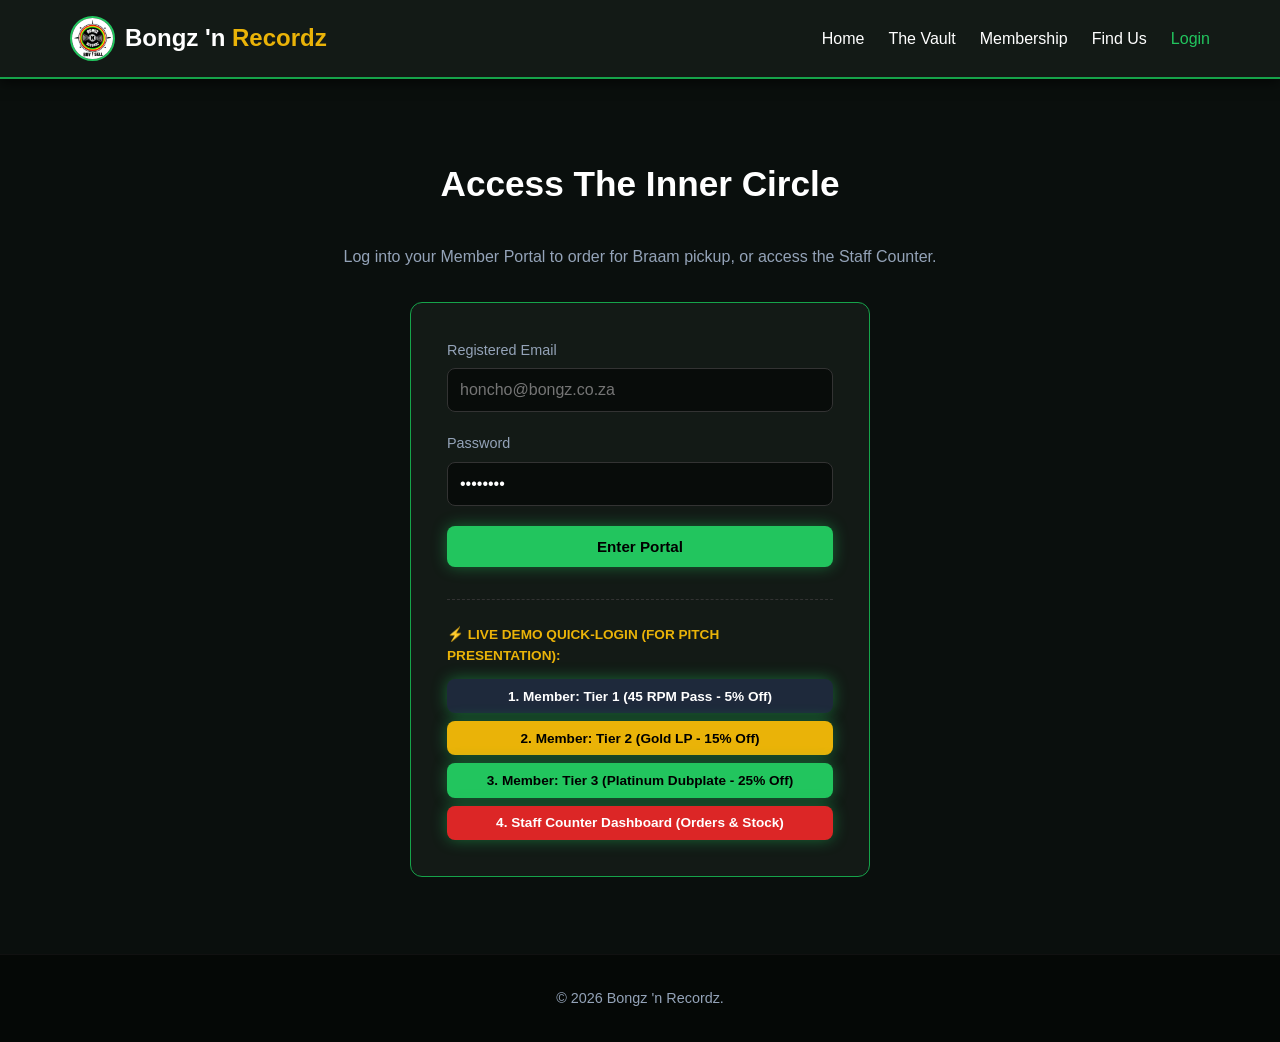
==== login.html @ 08007f0b "feat: Revamp membership and vault pages with interactive features - Updated membership.html to enhan" ====
<!DOCTYPE html>
<html lang="en">
<head>
    <meta charset="UTF-8">
    <meta name="viewport" content="width=device-width, initial-scale=1.0">
    <title>Club & Staff Login | Bongz 'n Recordz</title>
    <link rel="stylesheet" href="CSS/styles.css">
</head>
<body>

    <header class="navbar">
        <div class="container nav-container">
            <a href="index.html" class="brand-wrap">
                <img src="Bongz'NRecords.jpg" alt="Bongz 'n Recordz Logo" class="brand-logo">
                <h1 class="logo">Bongz 'n <span>Recordz</span></h1>
            </a>
            <nav>
                <ul class="nav-links">
                    <li><a href="index.html">Home</a></li>
                    <li><a href="vault.html">The Vault</a></li>
                    <li><a href="membership.html">Membership</a></li>
                    <li><a href="index.html#location">Find Us</a></li>
                    <li><a href="login.html" style="color: var(--slime-green);">Login</a></li>
                </ul>
            </nav>
        </div>
    </header>

    <section class="section-container">
        <div class="container">
            <h3>Access The Inner Circle</h3>
            <p style="color: var(--text-muted); margin-bottom: 2rem;">Log into your Member Portal to order for Braam pickup, or access the Staff Counter.</p>

            <div class="auth-box">
                <form id="loginForm">
                    <div class="form-group">
                        <label for="email">Registered Email</label>
                        <input type="email" id="email" placeholder="honcho@bongz.co.za" required>
                    </div>
                    <div class="form-group">
                        <label for="password">Password</label>
                        <input type="password" id="password" value="braam420" required>
                    </div>
                    <button type="submit" class="btn-slime" style="width: 100%;">Enter Portal</button>
                    <p id="loginError" style="color: var(--rastas-red); margin-top: 1rem; font-size: 0.9rem;"></p>
                </form>

                <!-- Quick Pitch Demo Switcher -->
                <div style="margin-top: 2rem; padding-top: 1.5rem; border-top: 1px dashed #333;">
                    <p style="font-size: 0.85rem; color: var(--rastas-yellow); margin-bottom: 0.75rem; font-weight: 700;">⚡ LIVE DEMO QUICK-LOGIN (FOR PITCH PRESENTATION):</p>
                    <div style="display: grid; gap: 0.5rem;">
                        <button onclick="quickDemo('daytripper@bongz.co.za')" class="btn-slime" style="background: #1e293b; color: #fff; font-size: 0.85rem; padding: 0.6rem;">1. Member: Tier 1 (45 RPM Pass - 5% Off)</button>
                        <button onclick="quickDemo('backstage@bongz.co.za')" class="btn-slime" style="background: var(--rastas-yellow); color: #000; font-size: 0.85rem; padding: 0.6rem;">2. Member: Tier 2 (Gold LP - 15% Off)</button>
                        <button onclick="quickDemo('honcho@bongz.co.za')" class="btn-slime" style="font-size: 0.85rem; padding: 0.6rem;">3. Member: Tier 3 (Platinum Dubplate - 25% Off)</button>
                        <button onclick="quickDemo('staff@bongz.co.za')" class="btn-slime" style="background: var(--rastas-red); color: #fff; font-size: 0.85rem; padding: 0.6rem;">4. Staff Counter Dashboard (Orders & Stock)</button>
                    </div>
                </div>
            </div>
        </div>
    </section>

    <footer>
        <div class="container">
            <p>&copy; 2026 Bongz 'n Recordz.</p>
        </div>
    </footer>

    <script src="app.js"></script>
    <script>
        function routeUser(user) {
            if (user.role === "staff") {
                window.location.href = "staff-dashboard.html";
            } else {
                window.location.href = "member-portal.html";
            }
        }

        function quickDemo(email) {
            const user = loginWithEmail(email);
            if (user) routeUser(user);
        }

        document.getElementById("loginForm").addEventListener("submit", function(e) {
            e.preventDefault();
            const email = document.getElementById("email").value;
            const user = loginWithEmail(email);
            if (user) {
                routeUser(user);
            } else {
                document.getElementById("loginError").textContent = "Account not recognized. Use one of the demo buttons below!";
            }
        });
    </script>
</body>
</html>
---- CSS/styles.css ----
/* ==========================================
   1. CORE RESET & RASTA/SLIME THEME VARIABLES
   ========================================== */
* {
    margin: 0;
    padding: 0;
    box-sizing: border-box;
    font-family: 'Segoe UI', Tahoma, Geneva, Verdana, sans-serif;
}

:root {
    --bg-dark: #0a0f0d;
    --card-bg: #131a16;
    --primary-green: #16a34a;
    --slime-green: #22c55e;
    --slime-glow: rgba(34, 197, 94, 0.45);
    --rastas-red: #dc2626;
    --rastas-yellow: #eab308;
    --white: #ffffff;
    --text-muted: #94a3b8;
}

html {
    scroll-behavior: smooth;
    font-size: 16px;
}

body {
    background-color: var(--bg-dark);
    color: var(--white);
    line-height: 1.6;
    overflow-x: hidden;
    min-height: 100vh;
    display: flex;
    flex-direction: column;
}

/* Fluid Container & Media Resizing */
.container {
    width: min(92%, 1140px);
    margin: 0 auto;
}

img, iframe, video {
    max-width: 100%;
    height: auto;
    display: block;
}

/* ==========================================
   2. NAVBAR & SLIMEY BUTTONS
   ========================================== */
.navbar {
    background: var(--card-bg);
    padding: 1rem 0;
    box-shadow: 0 4px 12px rgba(0,0,0,0.6);
    position: sticky;
    top: 0;
    z-index: 100;
    border-bottom: 2px solid var(--primary-green);
}

.nav-container {
    display: flex;
    justify-content: space-between;
    align-items: center;
    flex-wrap: wrap;
    gap: 1rem;
}

.brand-wrap {
    display: flex;
    align-items: center;
    gap: 10px;
    text-decoration: none;
}

.brand-logo {
    height: 45px;
    width: 45px;
    border-radius: 50%;
    object-fit: cover;
    border: 2px solid var(--slime-green);
}

.logo {
    font-size: clamp(1.2rem, 2.5vw, 1.5rem);
    color: var(--white);
    font-weight: 700;
}

.logo span {
    color: var(--rastas-yellow);
}

.nav-links {
    list-style: none;
    display: flex;
    align-items: center;
    flex-wrap: wrap;
    gap: 1.5rem;
}

.nav-links a {
    text-decoration: none;
    color: var(--white);
    font-weight: 500;
    transition: color 0.3s;
}

.nav-links a:hover {
    color: var(--slime-green);
}

.btn-slime {
    background: var(--slime-green);
    color: #000000;
    padding: 0.75rem 1.5rem;
    border: none;
    border-radius: 8px;
    font-size: 0.95rem;
    font-weight: 700;
    cursor: pointer;
    text-decoration: none;
    display: inline-block;
    text-align: center;
    box-shadow: 0 0 15px var(--slime-glow);
    transition: all 0.25s ease;
}

.btn-slime:hover {
    background: var(--primary-green);
    color: var(--white);
    box-shadow: 0 0 25px var(--slime-green);
    transform: translateY(-2px);
}

.btn-nav {
    padding: 0.5rem 1rem !important;
}

/* ==========================================
   3. HERO, GRIDS & CARDS
   ========================================== */
.hero {
    background: linear-gradient(135deg, #0f1f14, #1a0f0f);
    color: var(--white);
    padding: clamp(3rem, 8vw, 6rem) 0;
    text-align: center;
    border-bottom: 4px solid var(--rastas-red);
}

.hero-content h2 {
    font-size: clamp(1.8rem, 4.5vw, 2.8rem);
    margin-bottom: 1rem;
    line-height: 1.2;
}

.hero-content h2 span {
    color: var(--rastas-yellow);
}

.hero-content p {
    font-size: clamp(0.95rem, 2vw, 1.1rem);
    max-width: 620px;
    margin: 0 auto 2rem auto;
    color: var(--text-muted);
}

.section-container {
    padding: clamp(3rem, 6vw, 5rem) 0;
    text-align: center;
}

.section-container h3 {
    font-size: clamp(1.6rem, 3.5vw, 2.2rem);
    margin-bottom: 2rem;
}

.grid-3 {
    display: grid;
    grid-template-columns: repeat(auto-fit, minmax(min(100%, 290px), 1fr));
    gap: 1.75rem;
}

.card {
    background: var(--card-bg);
    padding: 2rem;
    border-radius: 12px;
    border: 1px solid #222;
    box-shadow: 0 4px 20px rgba(0,0,0,0.35);
    text-align: left;
    transition: transform 0.3s, border-color 0.3s;
    display: flex;
    flex-direction: column;
    justify-content: space-between;
}

.card:hover {
    transform: translateY(-4px);
    border-color: var(--slime-green);
}

.card h4 {
    font-size: 1.35rem;
    margin-bottom: 0.5rem;
}

.card .price {
    font-size: 1.4rem;
    font-weight: 700;
    color: var(--rastas-yellow);
    margin-bottom: 0.75rem;
}

.card p {
    color: var(--text-muted);
    margin-bottom: 1.25rem;
}

/* ==========================================
   4. UNIQUE DIGITAL MEMBERSHIP CARDS
   ========================================== */
.member-card-wrapper {
    max-width: 480px;
    margin: 0 auto 3rem auto;
    perspective: 1000px;
}

.digital-card {
    border-radius: 16px;
    padding: 1.75rem;
    position: relative;
    overflow: hidden;
    text-align: left;
    box-shadow: 0 12px 32px rgba(0,0,0,0.6);
    transition: transform 0.4s ease;
}

.digital-card:hover {
    transform: scale(1.02);
}

/* Tier 1: 45 RPM Pass */
.tier-1-card {
    background: linear-gradient(135deg, #0f291a 0%, #09130d 100%);
    border: 2px solid var(--slime-green);
}

/* Tier 2: Gold LP Card */
.tier-2-card {
    background: linear-gradient(135deg, #423307 0%, #171203 100%);
    border: 2px solid var(--rastas-yellow);
    box-shadow: 0 0 25px rgba(234, 179, 8, 0.25);
}

/* Tier 3: Platinum Dubplate */
.tier-3-card {
    background: linear-gradient(135deg, #2b0b0e 0%, #090d0b 60%, #12291a 100%);
    border: 2px solid var(--rastas-red);
    box-shadow: 0 0 30px rgba(220, 38, 38, 0.4);
}

.card-top {
    display: flex;
    justify-content: space-between;
    align-items: center;
    margin-bottom: 1.5rem;
}

.vinyl-badge {
    width: 48px;
    height: 48px;
    border-radius: 50%;
    background: radial-gradient(circle, var(--rastas-yellow) 22%, #000 24%, #111 60%, var(--rastas-red) 65%, var(--slime-green) 72%);
    border: 2px solid #fff;
}

.card-chip {
    font-size: 0.75rem;
    text-transform: uppercase;
    letter-spacing: 1.5px;
    padding: 4px 10px;
    border-radius: 20px;
    background: rgba(255,255,255,0.1);
    font-weight: 700;
}

.card-member-name {
    font-size: 1.4rem;
    font-weight: 800;
    letter-spacing: 1px;
    margin-bottom: 0.25rem;
}

.card-perks-line {
    font-size: 0.85rem;
    color: var(--rastas-yellow);
    margin-bottom: 1.25rem;
    font-weight: 600;
}

.card-bottom {
    display: flex;
    justify-content: space-between;
    align-items: flex-end;
    border-top: 1px solid rgba(255,255,255,0.15);
    padding-top: 1rem;
    font-size: 0.8rem;
    color: var(--text-muted);
}

.qr-box {
    background: #fff;
    color: #000;
    padding: 6px 10px;
    border-radius: 6px;
    font-weight: 800;
    font-family: monospace;
    font-size: 0.75rem;
}

/* ==========================================
   5. FORMS, PORTALS, TRACKER & FLOATING CALL
   ========================================== */
.auth-box {
    max-width: 460px;
    margin: 0 auto;
    background: var(--card-bg);
    padding: 2.25rem;
    border-radius: 12px;
    border: 1px solid var(--primary-green);
    text-align: left;
}

.form-group {
    margin-bottom: 1.25rem;
}

.form-group label {
    display: block;
    margin-bottom: 0.4rem;
    font-size: 0.9rem;
    color: var(--text-muted);
}

.form-group input, .form-group select {
    width: 100%;
    padding: 0.75rem;
    border-radius: 8px;
    border: 1px solid #333;
    background: #080c0a;
    color: var(--white);
    font-size: 1rem;
}

.status-pill {
    display: inline-block;
    padding: 6px 14px;
    border-radius: 20px;
    font-weight: 700;
    font-size: 0.85rem;
}

.status-received { background: rgba(234, 179, 8, 0.2); color: var(--rastas-yellow); border: 1px solid var(--rastas-yellow); }
.status-packing { background: rgba(220, 38, 38, 0.2); color: #f87171; border: 1px solid var(--rastas-red); }
.status-ready { background: rgba(34, 197, 94, 0.2); color: var(--slime-green); border: 1px solid var(--slime-green); }

/* Floating Call-In Button */
.floating-call {
    position: fixed;
    bottom: 20px;
    right: 20px;
    background: var(--rastas-red);
    color: var(--white);
    padding: 0.85rem 1.25rem;
    border-radius: 50px;
    font-weight: 700;
    text-decoration: none;
    box-shadow: 0 4px 20px rgba(220, 38, 38, 0.6);
    z-index: 999;
    border: 2px solid var(--rastas-yellow);
    transition: transform 0.2s;
}

.floating-call:hover {
    transform: scale(1.06);
}

.map-container {
    margin-top: 2rem;
    width: 100%;
    height: 400px; /* Give it a definite pixel height */
    border-radius: 12px;
    overflow: hidden;
    border: 2px solid var(--primary-green);
    position: relative;
}

.map-container iframe {
    width: 100%;
    height: 100%;
    border: 0;
    display: block;
}

footer {
    background: #050806;
    color: var(--text-muted);
    text-align: center;
    padding: 2rem 0;
    font-size: 0.9rem;
    border-top: 1px solid #111;
    margin-top: auto;
}

/* ==========================================
   6. RESPONSIVE MEDIA QUERIES (ALL SCREENS)
   ========================================== */
@media screen and (max-width: 1024px) {
    .container {
        width: 94%;
    }
}

@media screen and (max-width: 768px) {
    .nav-container {
        flex-direction: column;
        justify-content: center;
        text-align: center;
    }

    .nav-links {
        justify-content: center;
        gap: 1rem;
        width: 100%;
    }

    .card {
        padding: 1.5rem;
    }

    .card-top, .card-bottom {
        flex-wrap: wrap;
        gap: 0.5rem;
    }
}

@media screen and (max-width: 480px) {
    .nav-links {
        flex-direction: column;
        gap: 0.75rem;
    }

    .btn-slime {
        width: 100%;
    }

    .auth-box {
        padding: 1.5rem;
    }

    .floating-call {
        bottom: 12px;
        right: 12px;
        left: 12px;
        text-align: center;
    }
}

/* ==========================================
   AGE VERIFICATION MODAL OVERLAY
   ========================================== */
.age-modal-overlay {
    position: fixed;
    top: 0;
    left: 0;
    width: 100vw;
    height: 100vh;
    background: rgba(5, 8, 6, 0.95);
    backdrop-filter: blur(8px);
    z-index: 9999;
    display: flex;
    align-items: center;
    justify-content: center;
    padding: 1rem;
}

.age-modal-card {
    background: var(--card-bg);
    border: 2px solid var(--slime-green);
    border-radius: 16px;
    padding: clamp(2rem, 4vw, 3rem);
    max-width: 440px;
    width: 100%;
    text-align: center;
    box-shadow: 0 0 40px rgba(34, 197, 94, 0.25);
}

.age-modal-card h3 {
    font-size: clamp(1.5rem, 3vw, 2rem);
    margin-bottom: 0.75rem;
    color: var(--white);
}

.age-modal-card h3 span {
    color: var(--rastas-yellow);
}

.age-modal-card p {
    color: var(--text-muted);
    font-size: 0.95rem;
    margin-bottom: 2rem;
    line-height: 1.5;
}

.age-btn-group {
    display: grid;
    grid-template-columns: 1fr 1fr;
    gap: 1rem;
}

.btn-decline {
    background: #1e1e1e;
    color: var(--text-muted);
    border: 1px solid #333;
    padding: 0.75rem;
    border-radius: 8px;
    font-weight: 700;
    cursor: pointer;
    transition: all 0.2s;
}

.btn-decline:hover {
    background: var(--rastas-red);
    color: var(--white);
    border-color: var(--rastas-red);
}
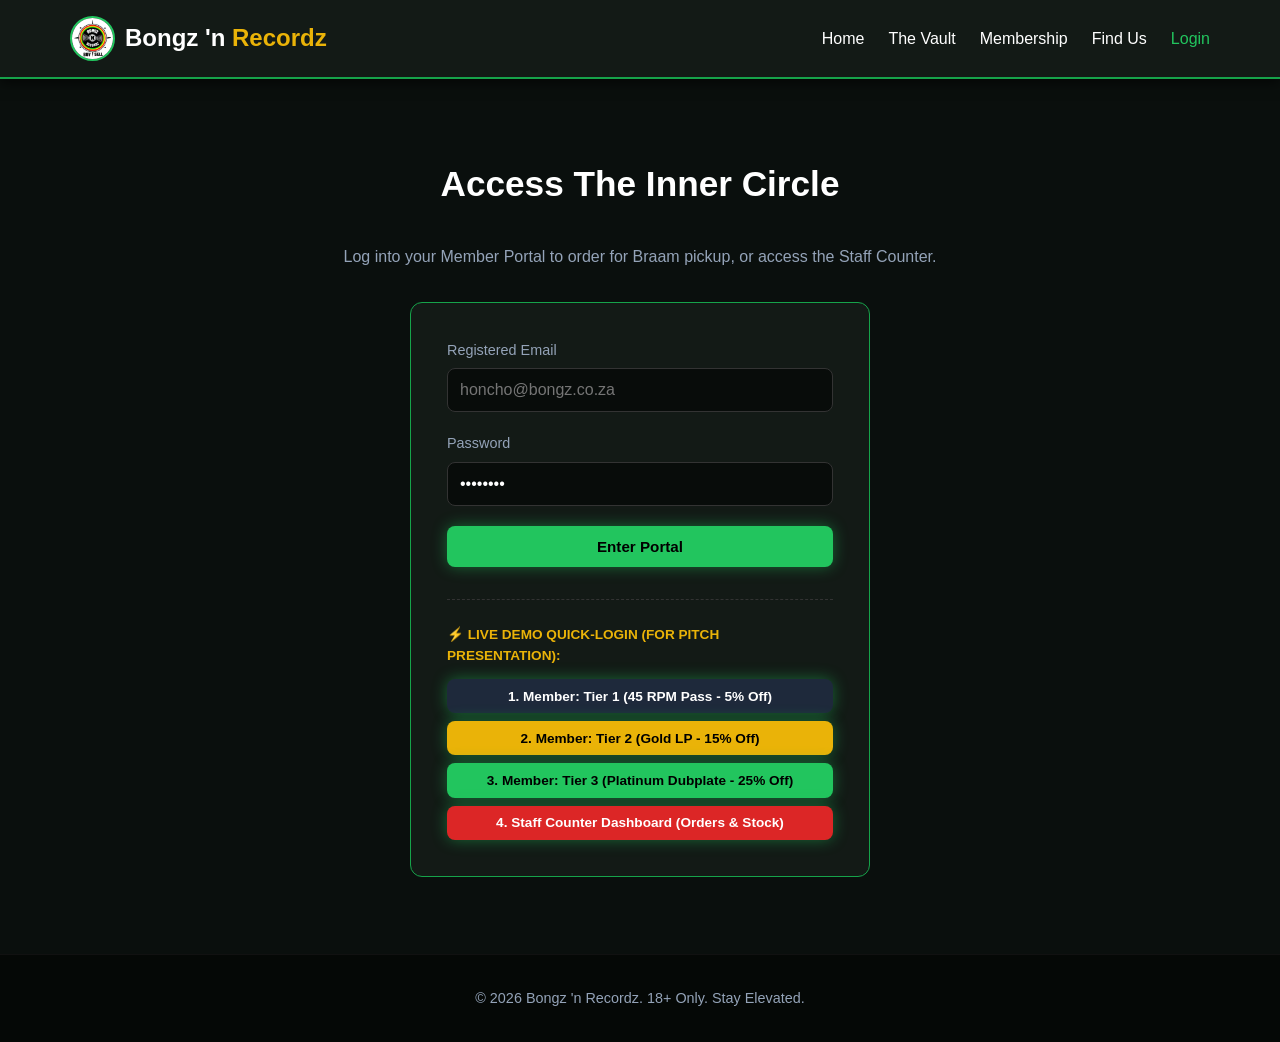
==== commit 12d7f1c1: "Update footer text to include age restriction" ====
--- a/login.html
+++ b/login.html
@@ -61,7 +61,7 @@
 
     <footer>
         <div class="container">
-            <p>&copy; 2026 Bongz 'n Recordz.</p>
+            <p>&copy; 2026 Bongz 'n Recordz. 18+ Only. Stay Elevated.</p>
         </div>
     </footer>
 
@@ -92,4 +92,4 @@
         });
     </script>
 </body>
-</html>+</html>
